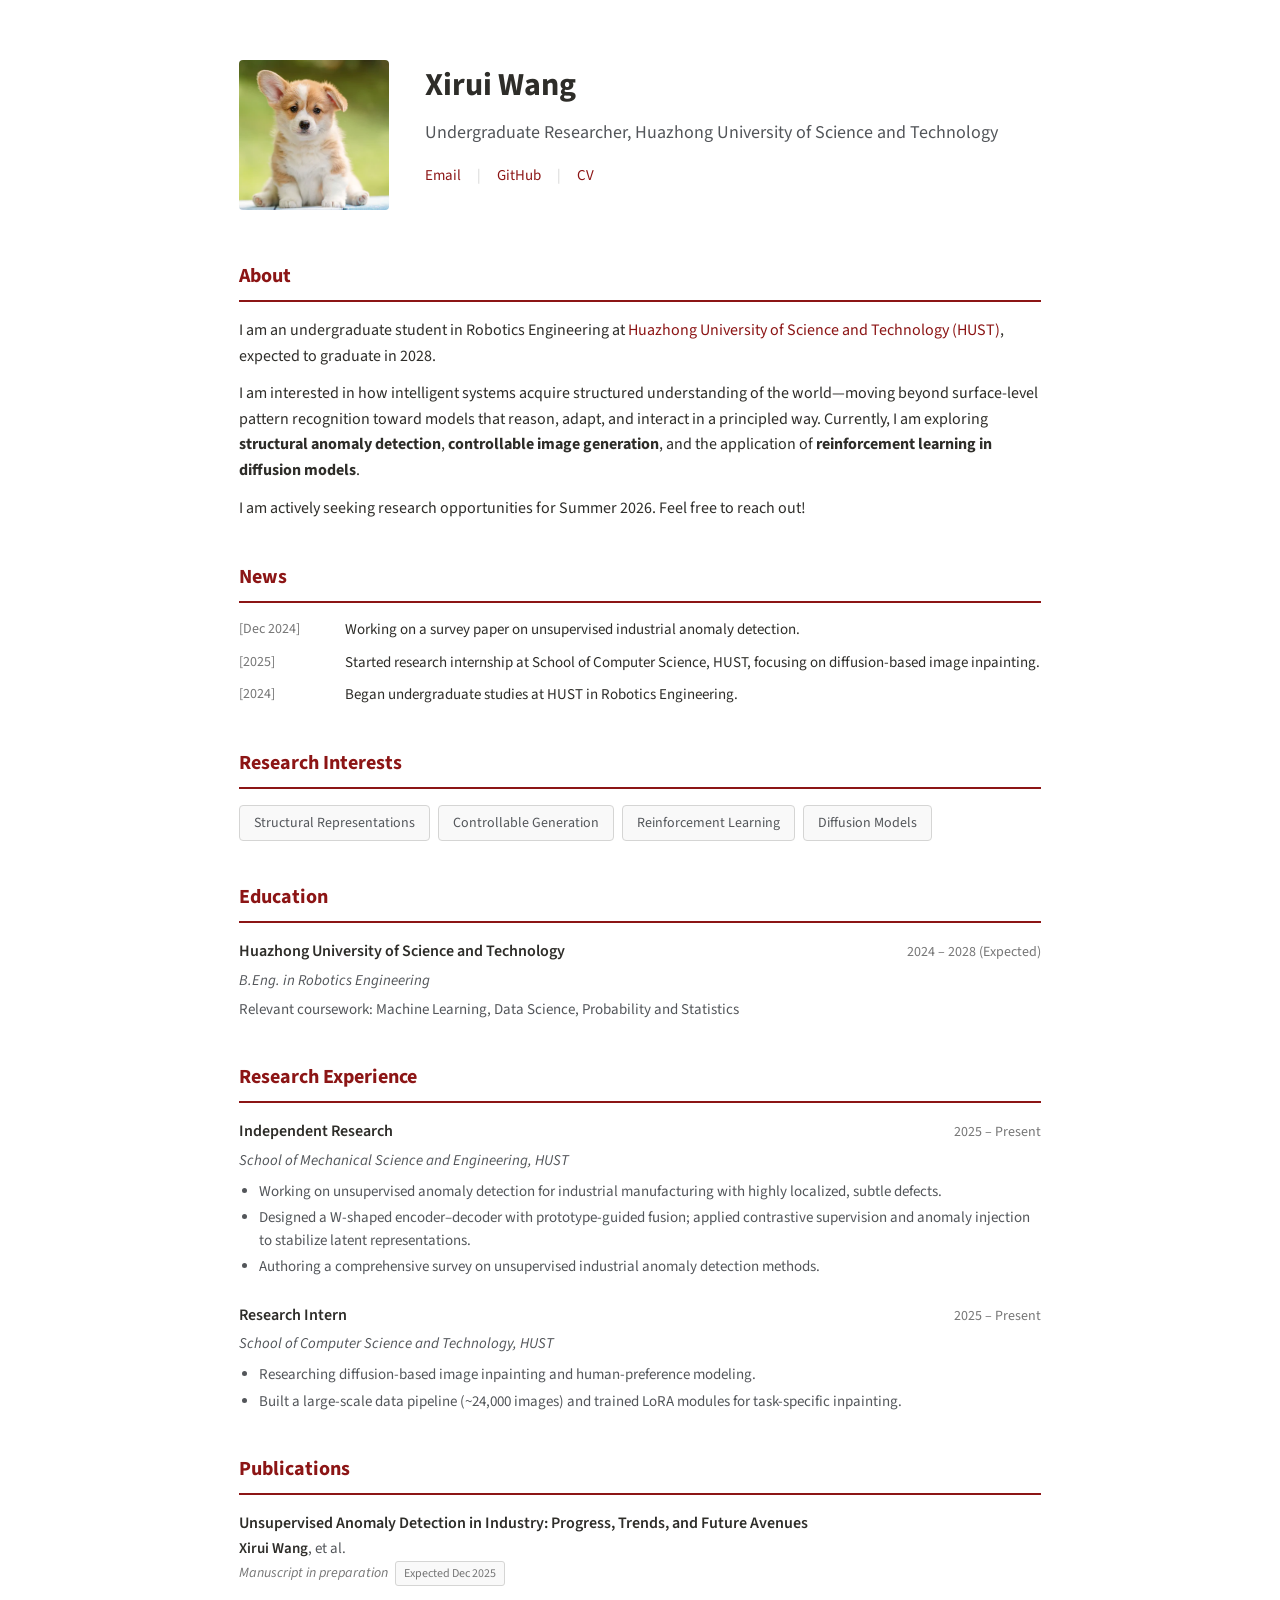
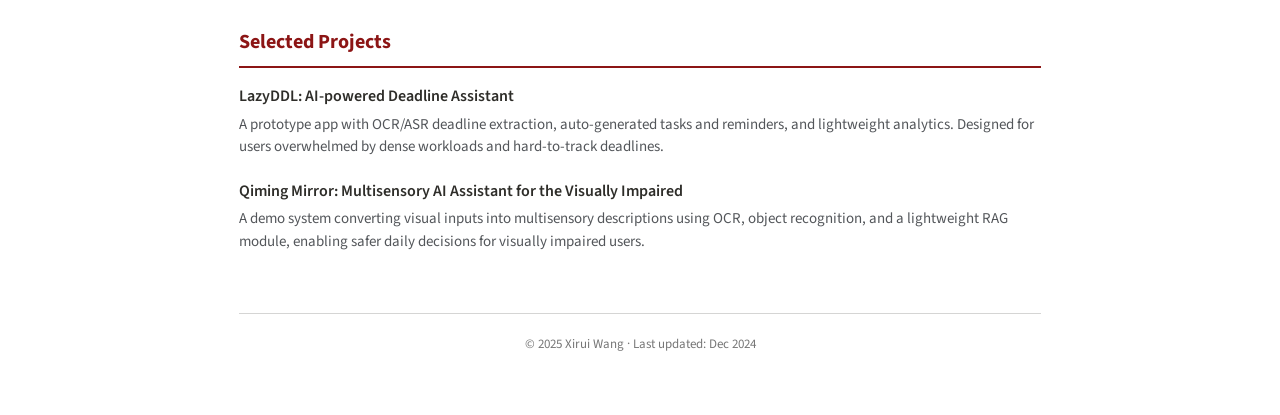
==== index.html @ b2afdc6a "Redesign: Stanford-style academic homepage" ====
<!DOCTYPE html>
<html lang="en">
<head>
    <meta charset="UTF-8">
    <meta name="viewport" content="width=device-width, initial-scale=1.0">
    <title>Xirui Wang | HUST</title>
    
    <!-- SEO Meta Tags -->
    <meta name="description" content="Xirui Wang - Undergraduate researcher at Huazhong University of Science and Technology. Research interests in Computer Vision and Anomaly Detection.">
    <meta name="keywords" content="Xirui Wang, HUST, Computer Vision, Anomaly Detection, Robotics, Machine Learning">
    <meta name="author" content="Xirui Wang">
    <meta name="robots" content="index, follow">
    
    <!-- Open Graph -->
    <meta property="og:title" content="Xirui Wang | HUST">
    <meta property="og:description" content="Undergraduate researcher at Huazhong University of Science and Technology.">
    <meta property="og:url" content="https://wangfans248.github.io">
    <meta property="og:type" content="website">
    
    <!-- Favicon -->
    <link rel="icon" type="image/x-icon" href="images/Designer.ico">
    
    <!-- Fonts -->
    <link rel="preconnect" href="https://fonts.googleapis.com">
    <link rel="preconnect" href="https://fonts.gstatic.com" crossorigin>
    <link href="https://fonts.googleapis.com/css2?family=Source+Sans+3:wght@400;600;700&display=swap" rel="stylesheet">
    
    <style>
        :root {
            --cardinal: #8C1515;
            --cardinal-dark: #6B1111;
            --black: #2E2D29;
            --gray-dark: #53565A;
            --gray: #767676;
            --gray-light: #D5D5D4;
            --bg-light: #F9F9F9;
            --white: #FFFFFF;
        }

        * {
            margin: 0;
            padding: 0;
            box-sizing: border-box;
        }

        body {
            font-family: 'Source Sans 3', -apple-system, BlinkMacSystemFont, sans-serif;
            color: var(--black);
            background-color: var(--white);
            line-height: 1.6;
            font-size: 16px;
        }

        a {
            color: var(--cardinal);
            text-decoration: none;
        }

        a:hover {
            text-decoration: underline;
        }

        /* Layout */
        .container {
            max-width: 850px;
            margin: 0 auto;
            padding: 60px 24px;
        }

        /* Header */
        .header {
            display: flex;
            gap: 36px;
            margin-bottom: 50px;
            align-items: flex-start;
        }

        .profile-photo {
            width: 150px;
            height: 150px;
            border-radius: 4px;
            object-fit: cover;
            flex-shrink: 0;
        }

        .header-info h1 {
            font-size: 32px;
            font-weight: 700;
            color: var(--black);
            margin-bottom: 8px;
        }

        .header-info .subtitle {
            font-size: 18px;
            color: var(--gray-dark);
            margin-bottom: 16px;
        }

        .header-info .contact-links {
            display: flex;
            flex-wrap: wrap;
            gap: 16px;
            font-size: 15px;
        }

        .header-info .contact-links a {
            color: var(--cardinal);
        }

        .header-info .contact-links span {
            color: var(--gray-light);
        }

        /* Sections */
        .section {
            margin-bottom: 40px;
        }

        .section-title {
            font-size: 20px;
            font-weight: 700;
            color: var(--cardinal);
            margin-bottom: 16px;
            padding-bottom: 8px;
            border-bottom: 2px solid var(--cardinal);
        }

        .section-content {
            color: var(--black);
        }

        .section-content p {
            margin-bottom: 12px;
        }

        .section-content p:last-child {
            margin-bottom: 0;
        }

        /* Research Interests */
        .interests-list {
            display: flex;
            flex-wrap: wrap;
            gap: 8px;
        }

        .interest-tag {
            background-color: var(--bg-light);
            border: 1px solid var(--gray-light);
            padding: 6px 14px;
            border-radius: 4px;
            font-size: 14px;
            color: var(--gray-dark);
        }

        /* News */
        .news-list {
            list-style: none;
            padding: 0;
            margin: 0;
        }

        .news-item {
            display: flex;
            gap: 16px;
            margin-bottom: 10px;
            font-size: 15px;
            line-height: 1.5;
        }

        .news-item:last-child {
            margin-bottom: 0;
        }

        .news-date {
            flex-shrink: 0;
            color: var(--gray);
            font-size: 14px;
            min-width: 90px;
        }

        .news-content {
            color: var(--black);
        }

        /* Timeline Items (Education, Experience) */
        .timeline-item {
            margin-bottom: 24px;
            padding-left: 0;
        }

        .timeline-item:last-child {
            margin-bottom: 0;
        }

        .timeline-header {
            display: flex;
            justify-content: space-between;
            align-items: baseline;
            flex-wrap: wrap;
            gap: 8px;
            margin-bottom: 4px;
        }

        .timeline-title {
            font-weight: 600;
            color: var(--black);
            font-size: 16px;
        }

        .timeline-date {
            font-size: 14px;
            color: var(--gray);
        }

        .timeline-subtitle {
            font-size: 15px;
            color: var(--gray-dark);
            font-style: italic;
            margin-bottom: 6px;
        }

        .timeline-desc {
            font-size: 15px;
            color: var(--gray-dark);
            line-height: 1.5;
        }

        .timeline-desc ul {
            margin: 8px 0 0 20px;
        }

        .timeline-desc li {
            margin-bottom: 4px;
        }

        /* Publications */
        .pub-item {
            margin-bottom: 16px;
            padding-left: 0;
        }

        .pub-item:last-child {
            margin-bottom: 0;
        }

        .pub-title {
            font-weight: 600;
            color: var(--black);
        }

        .pub-authors {
            font-size: 15px;
            color: var(--gray-dark);
        }

        .pub-authors .me {
            font-weight: 600;
            color: var(--black);
        }

        .pub-venue {
            font-size: 14px;
            color: var(--gray);
            font-style: italic;
        }

        .pub-status {
            display: inline-block;
            background-color: var(--bg-light);
            border: 1px solid var(--gray-light);
            padding: 2px 8px;
            border-radius: 3px;
            font-size: 12px;
            color: var(--gray);
            font-style: normal;
            margin-left: 4px;
        }

        /* Projects */
        .project-item {
            margin-bottom: 20px;
        }

        .project-item:last-child {
            margin-bottom: 0;
        }

        .project-title {
            font-weight: 600;
            color: var(--black);
            font-size: 16px;
            margin-bottom: 4px;
        }

        .project-desc {
            font-size: 15px;
            color: var(--gray-dark);
            line-height: 1.5;
        }

        /* Footer */
        .footer {
            margin-top: 60px;
            padding-top: 20px;
            border-top: 1px solid var(--gray-light);
            text-align: center;
            font-size: 13px;
            color: var(--gray);
        }

        /* Responsive */
        @media (max-width: 600px) {
            .container {
                padding: 40px 20px;
            }

            .header {
                flex-direction: column;
                align-items: center;
                text-align: center;
                gap: 20px;
            }

            .profile-photo {
                width: 120px;
                height: 120px;
            }

            .header-info h1 {
                font-size: 26px;
            }

            .header-info .contact-links {
                justify-content: center;
                gap: 12px;
            }

            .timeline-header {
                flex-direction: column;
                gap: 2px;
            }

            .section-title {
                font-size: 18px;
            }
        }
    </style>
</head>
<body>
    <div class="container">
        <!-- Header -->
        <header class="header">
            <img src="images/Profile.jpg" alt="Xirui Wang" class="profile-photo">
            <div class="header-info">
                <h1>Xirui Wang</h1>
                <p class="subtitle">Undergraduate Researcher, Huazhong University of Science and Technology</p>
                <div class="contact-links">
                    <a href="mailto:wangfansheng@hust.edu.cn">Email</a>
                    <span>|</span>
                    <a href="https://github.com/wangfans248" target="_blank">GitHub</a>
                    <span>|</span>
                    <a href="cv.pdf" target="_blank">CV</a>
                </div>
            </div>
        </header>

        <!-- About -->
        <section class="section">
            <h2 class="section-title">About</h2>
            <div class="section-content">
                <p>
                    I am an undergraduate student in Robotics Engineering at <a href="https://www.hust.edu.cn/" target="_blank">Huazhong University of Science and Technology (HUST)</a>, expected to graduate in 2028.
                </p>
                <p>
                    I am interested in how intelligent systems acquire structured understanding of the world—moving beyond surface-level pattern recognition toward models that reason, adapt, and interact in a principled way. Currently, I am exploring <strong>structural anomaly detection</strong>, <strong>controllable image generation</strong>, and the application of <strong>reinforcement learning in diffusion models</strong>.
                </p>
                <p>
                    I am actively seeking research opportunities for Summer 2026. Feel free to reach out!
                </p>
            </div>
        </section>

        <!-- News -->
        <section class="section">
            <h2 class="section-title">News</h2>
            <ul class="news-list">
                <li class="news-item">
                    <span class="news-date">[Dec 2024]</span>
                    <span class="news-content">Working on a survey paper on unsupervised industrial anomaly detection.</span>
                </li>
                <li class="news-item">
                    <span class="news-date">[2025]</span>
                    <span class="news-content">Started research internship at School of Computer Science, HUST, focusing on diffusion-based image inpainting.</span>
                </li>
                <li class="news-item">
                    <span class="news-date">[2024]</span>
                    <span class="news-content">Began undergraduate studies at HUST in Robotics Engineering.</span>
                </li>
            </ul>
        </section>

        <!-- Research Interests -->
        <section class="section">
            <h2 class="section-title">Research Interests</h2>
            <div class="interests-list">
                <span class="interest-tag">Structural Representations</span>
                <span class="interest-tag">Controllable Generation</span>
                <span class="interest-tag">Reinforcement Learning</span>
                <span class="interest-tag">Diffusion Models</span>
            </div>
        </section>

        <!-- Education -->
        <section class="section">
            <h2 class="section-title">Education</h2>
            <div class="timeline-item">
                <div class="timeline-header">
                    <span class="timeline-title">Huazhong University of Science and Technology</span>
                    <span class="timeline-date">2024 – 2028 (Expected)</span>
                </div>
                <div class="timeline-subtitle">B.Eng. in Robotics Engineering</div>
                <div class="timeline-desc">
                    Relevant coursework: Machine Learning, Data Science, Probability and Statistics
                </div>
            </div>
        </section>

        <!-- Research Experience -->
        <section class="section">
            <h2 class="section-title">Research Experience</h2>
            
            <div class="timeline-item">
                <div class="timeline-header">
                    <span class="timeline-title">Independent Research</span>
                    <span class="timeline-date">2025 – Present</span>
                </div>
                <div class="timeline-subtitle">School of Mechanical Science and Engineering, HUST</div>
                <div class="timeline-desc">
                    <ul>
                        <li>Working on unsupervised anomaly detection for industrial manufacturing with highly localized, subtle defects.</li>
                        <li>Designed a W-shaped encoder–decoder with prototype-guided fusion; applied contrastive supervision and anomaly injection to stabilize latent representations.</li>
                        <li>Authoring a comprehensive survey on unsupervised industrial anomaly detection methods.</li>
                    </ul>
                </div>
            </div>

            <div class="timeline-item">
                <div class="timeline-header">
                    <span class="timeline-title">Research Intern</span>
                    <span class="timeline-date">2025 – Present</span>
                </div>
                <div class="timeline-subtitle">School of Computer Science and Technology, HUST</div>
                <div class="timeline-desc">
                    <ul>
                        <li>Researching diffusion-based image inpainting and human-preference modeling.</li>
                        <li>Built a large-scale data pipeline (~24,000 images) and trained LoRA modules for task-specific inpainting.</li>
                    </ul>
                </div>
            </div>
        </section>

        <!-- Publications -->
        <section class="section">
            <h2 class="section-title">Publications</h2>
            <div class="pub-item">
                <div class="pub-title">Unsupervised Anomaly Detection in Industry: Progress, Trends, and Future Avenues</div>
                <div class="pub-authors"><span class="me">Xirui Wang</span>, et al.</div>
                <div class="pub-venue">Manuscript in preparation <span class="pub-status">Expected Dec 2025</span></div>
            </div>
        </section>

        <!-- Projects -->
        <section class="section">
            <h2 class="section-title">Selected Projects</h2>
            
            <div class="project-item">
                <div class="project-title">LazyDDL: AI-powered Deadline Assistant</div>
                <div class="project-desc">
                    A prototype app with OCR/ASR deadline extraction, auto-generated tasks and reminders, and lightweight analytics. Designed for users overwhelmed by dense workloads and hard-to-track deadlines.
                </div>
            </div>

            <div class="project-item">
                <div class="project-title">Qiming Mirror: Multisensory AI Assistant for the Visually Impaired</div>
                <div class="project-desc">
                    A demo system converting visual inputs into multisensory descriptions using OCR, object recognition, and a lightweight RAG module, enabling safer daily decisions for visually impaired users.
                </div>
            </div>
        </section>

        <!-- Footer -->
        <footer class="footer">
            <p>© 2025 Xirui Wang · Last updated: Dec 2024</p>
        </footer>
    </div>
</body>
</html>
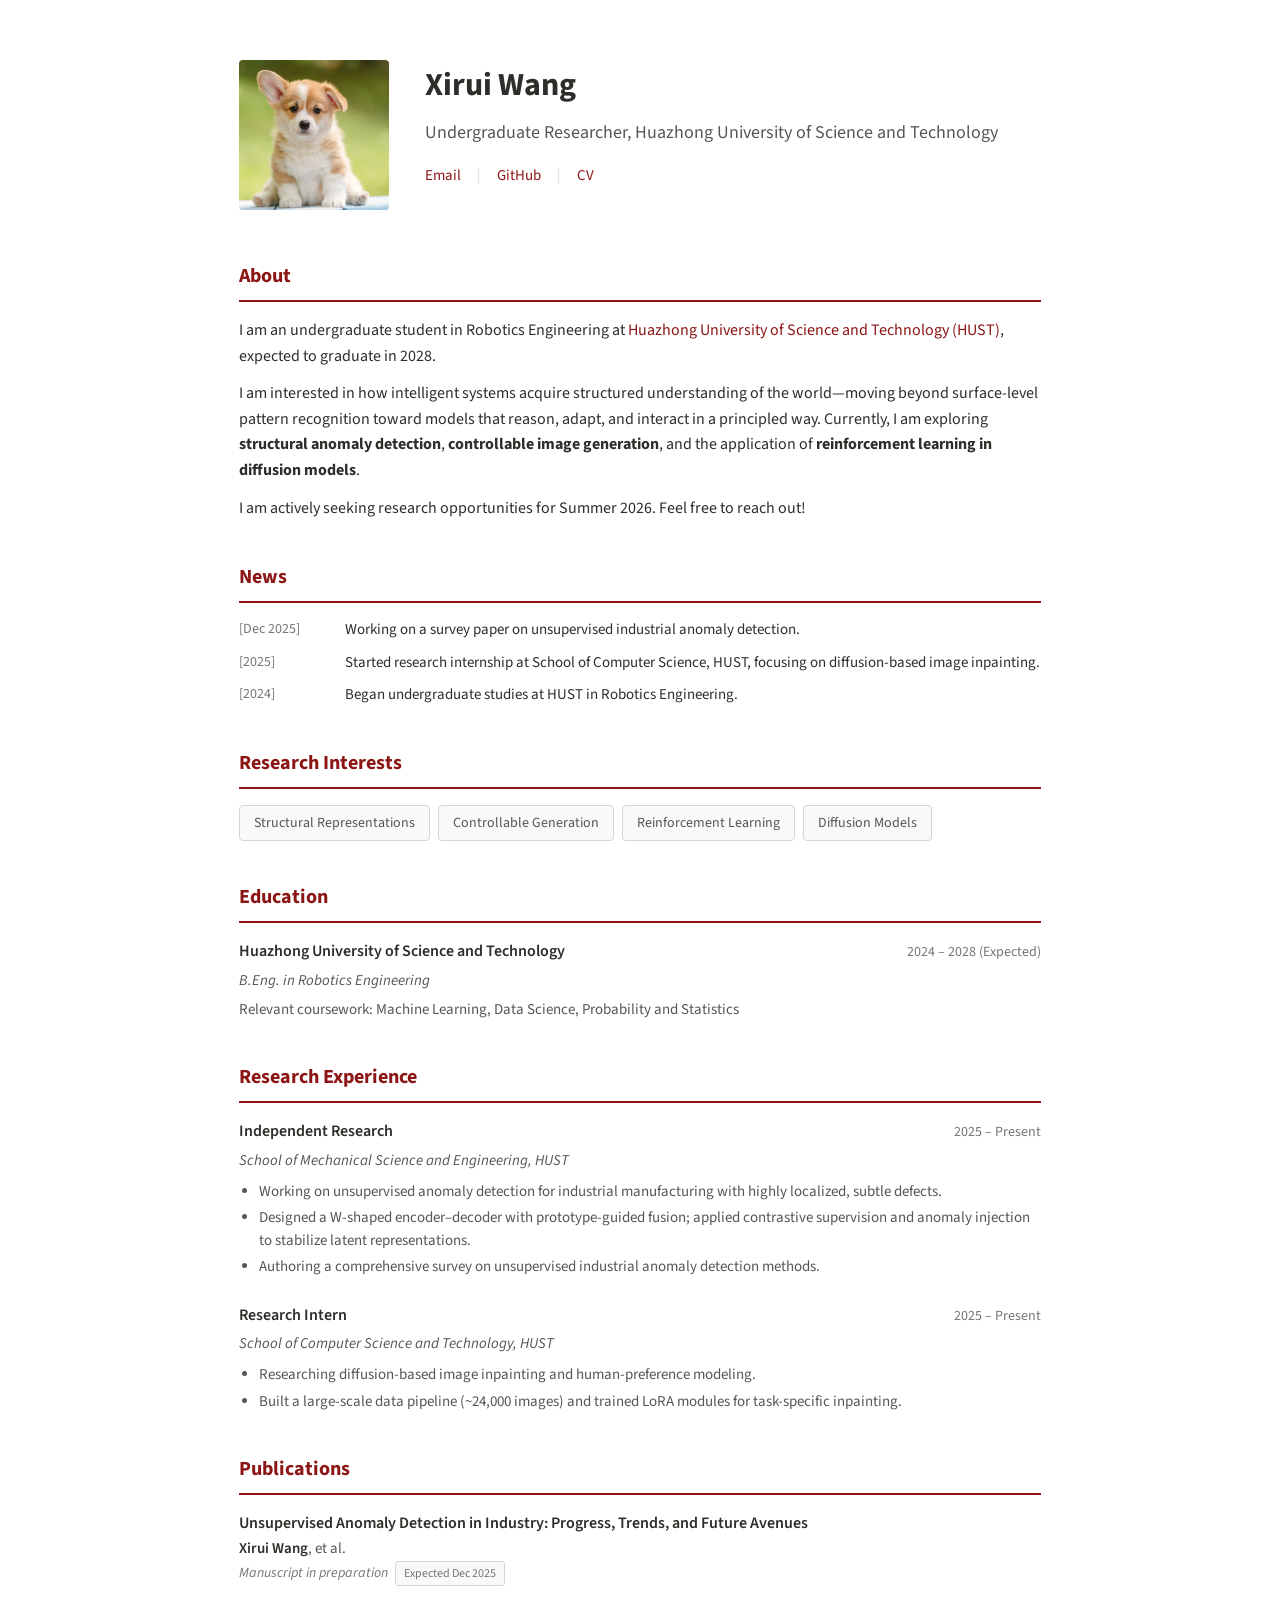
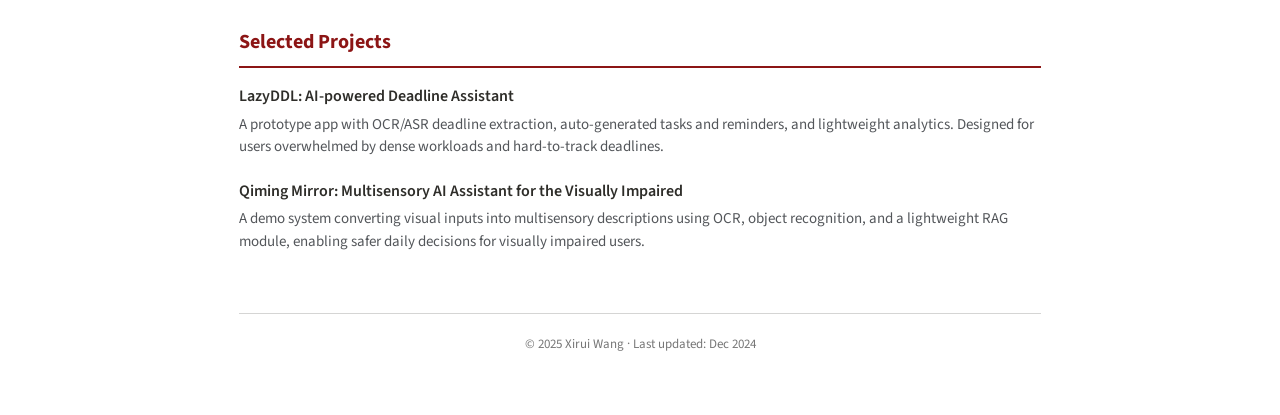
==== commit e9f3c48b: "Update news date from Dec 2024 to Dec 2025" ====
--- a/index.html
+++ b/index.html
@@ -386,7 +386,7 @@
             <h2 class="section-title">News</h2>
             <ul class="news-list">
                 <li class="news-item">
-                    <span class="news-date">[Dec 2024]</span>
+                    <span class="news-date">[Dec 2025]</span>
                     <span class="news-content">Working on a survey paper on unsupervised industrial anomaly detection.</span>
                 </li>
                 <li class="news-item">
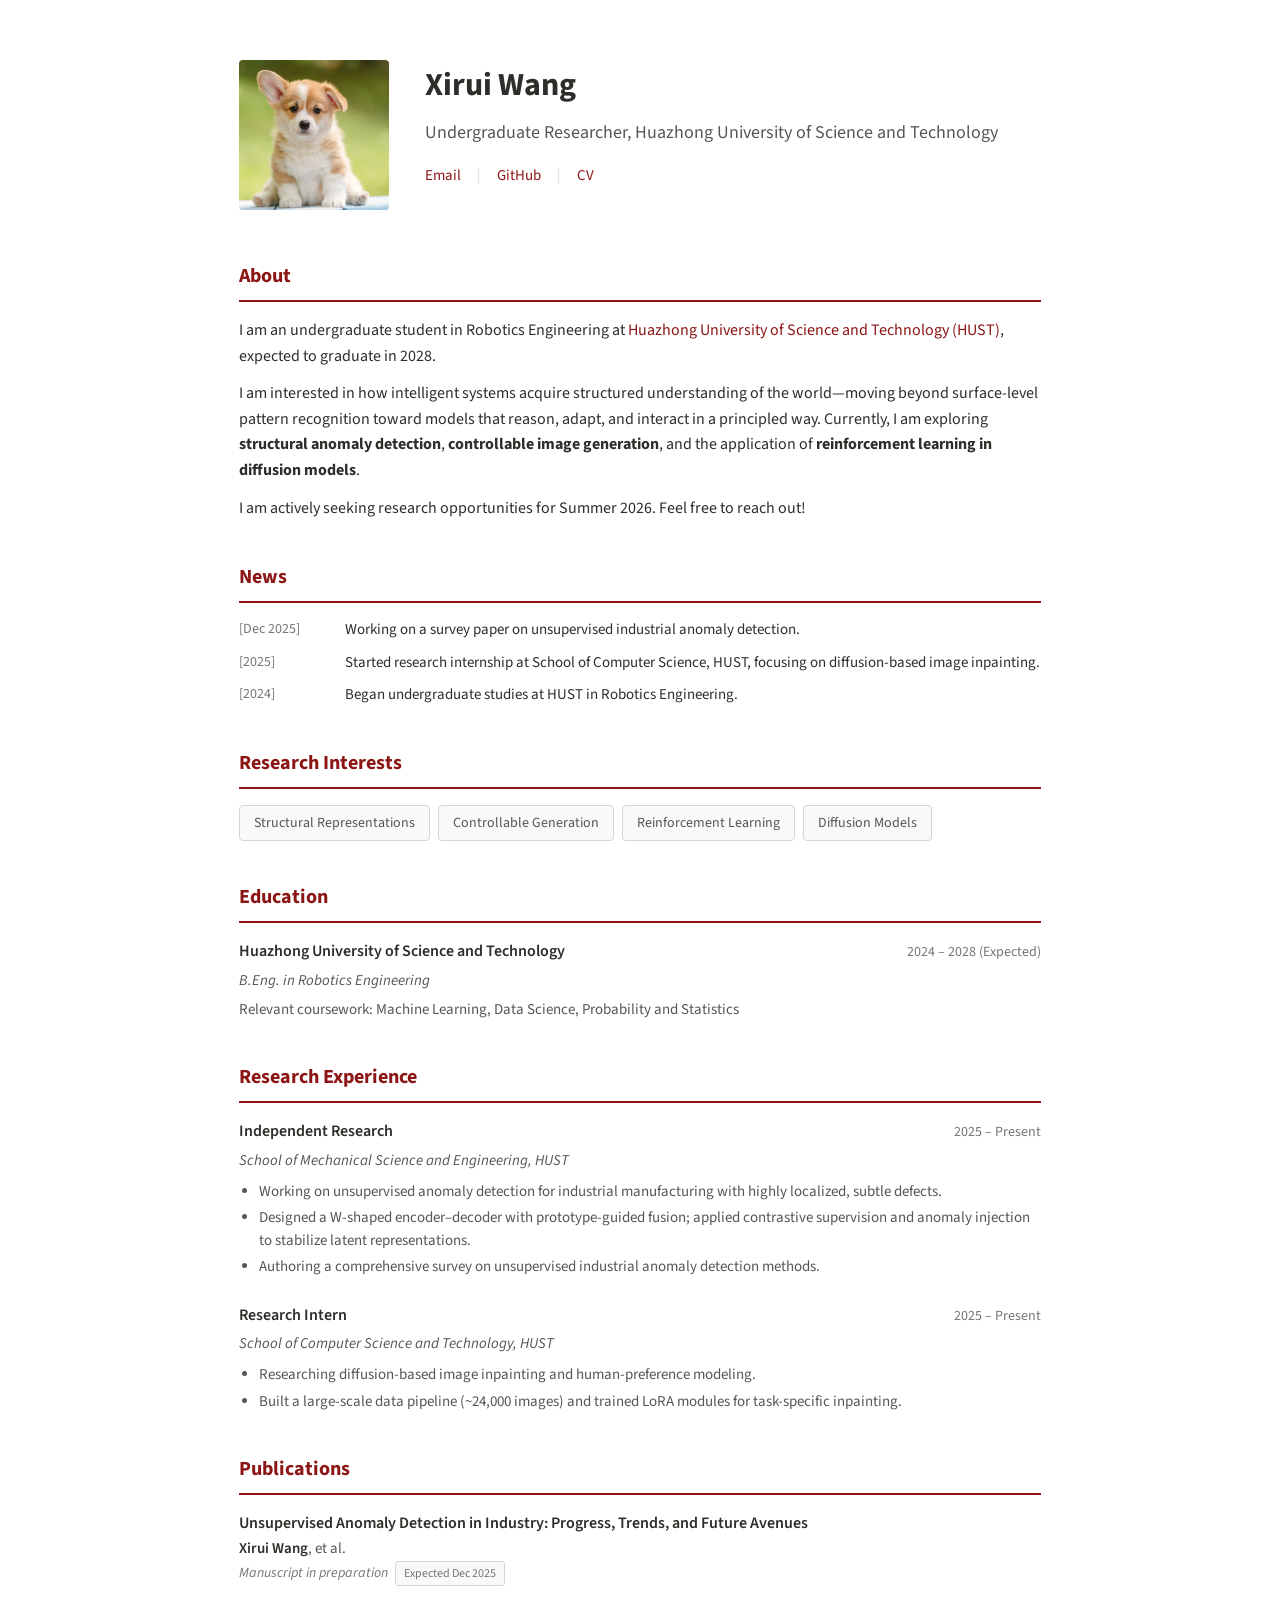
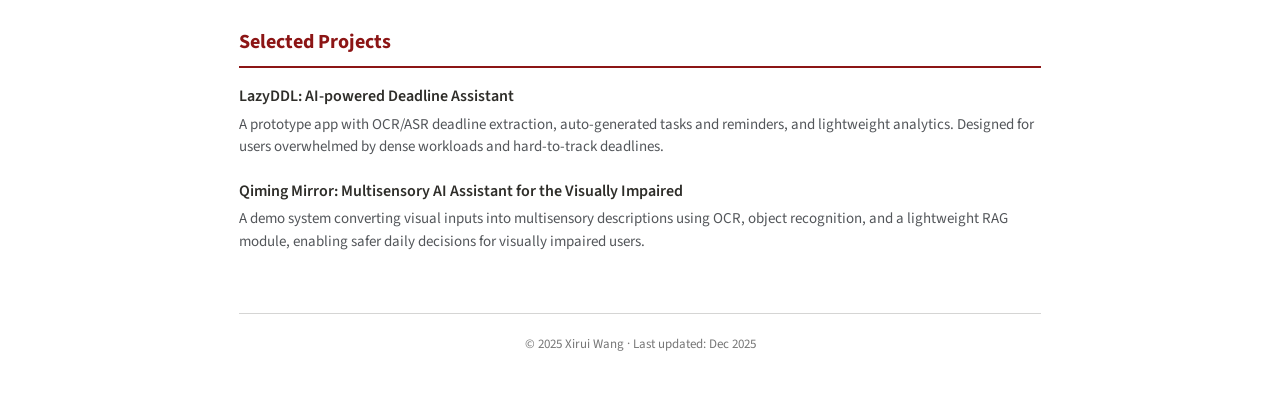
==== commit 4f3fecdf: "Update footer last updated year to 2025" ====
--- a/index.html
+++ b/index.html
@@ -491,7 +491,7 @@
 
         <!-- Footer -->
         <footer class="footer">
-            <p>© 2025 Xirui Wang · Last updated: Dec 2024</p>
+            <p>© 2025 Xirui Wang · Last updated: Dec 2025</p>
         </footer>
     </div>
 </body>
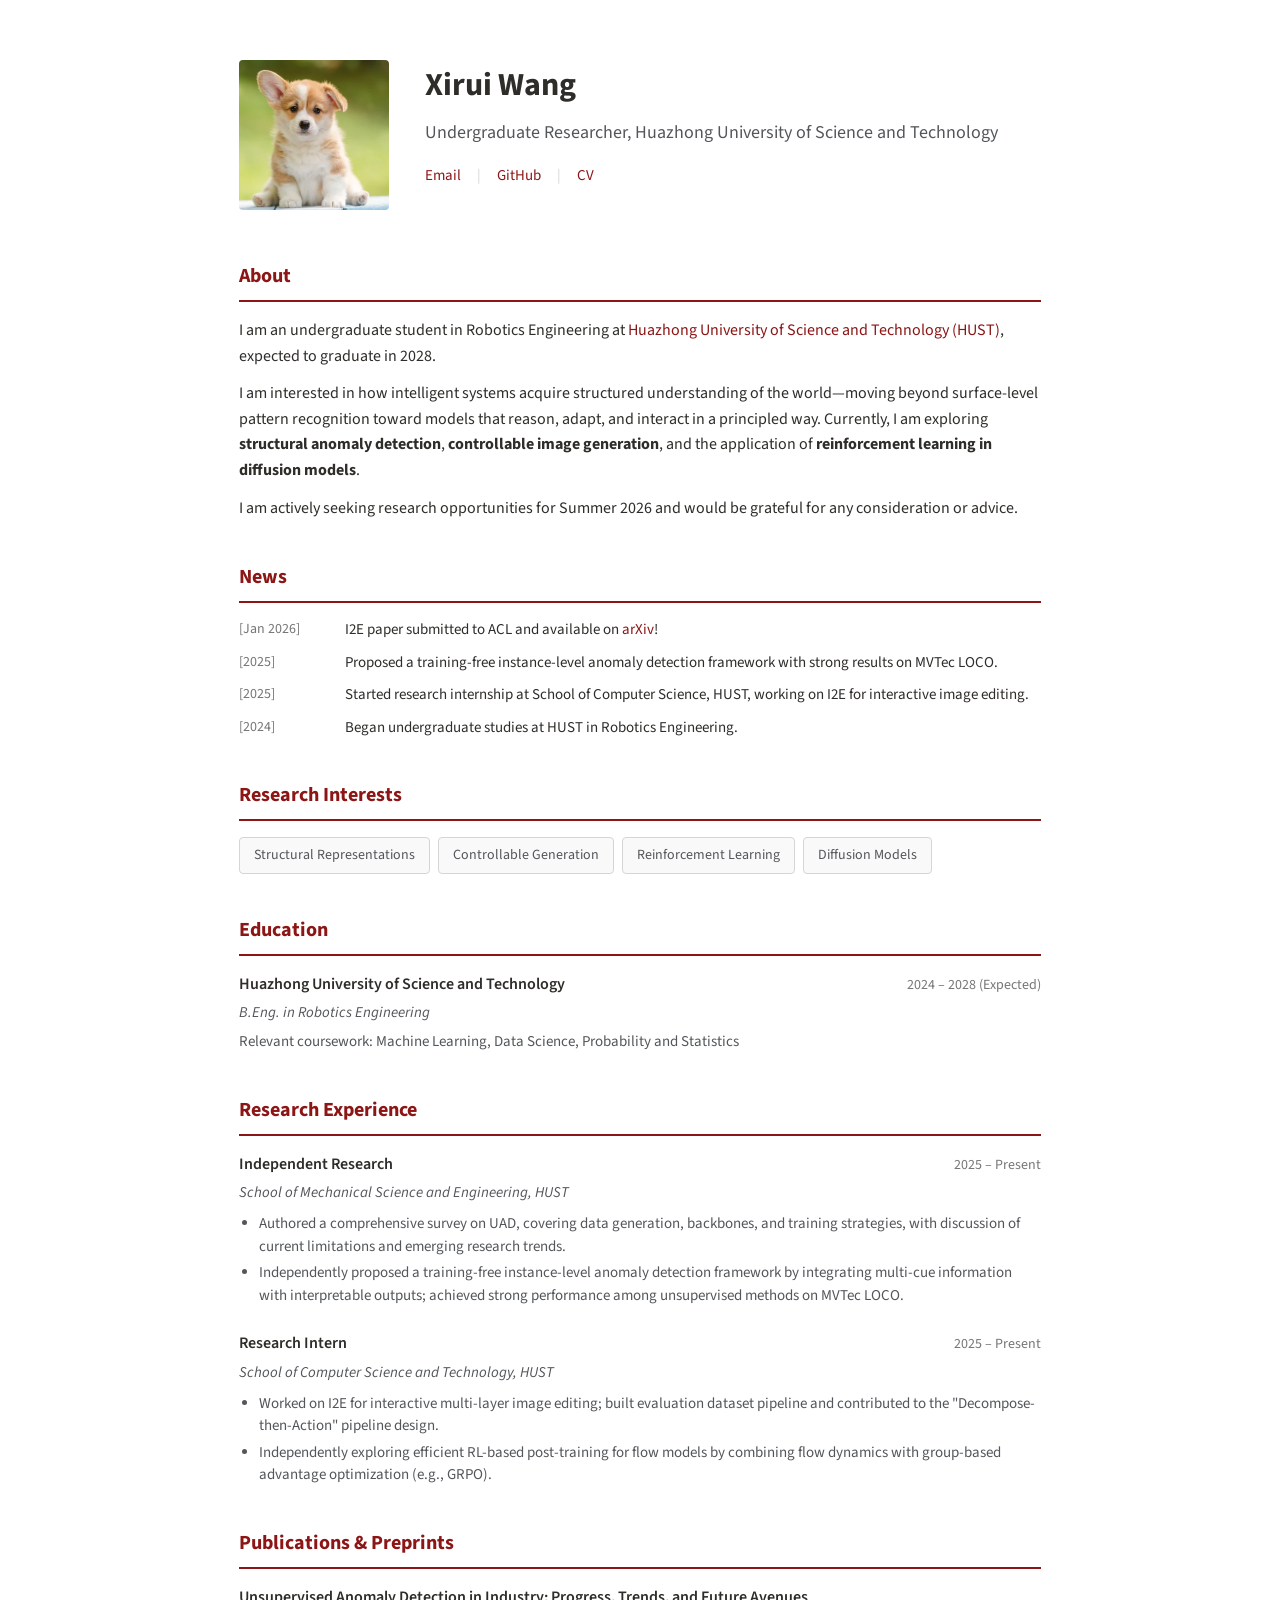
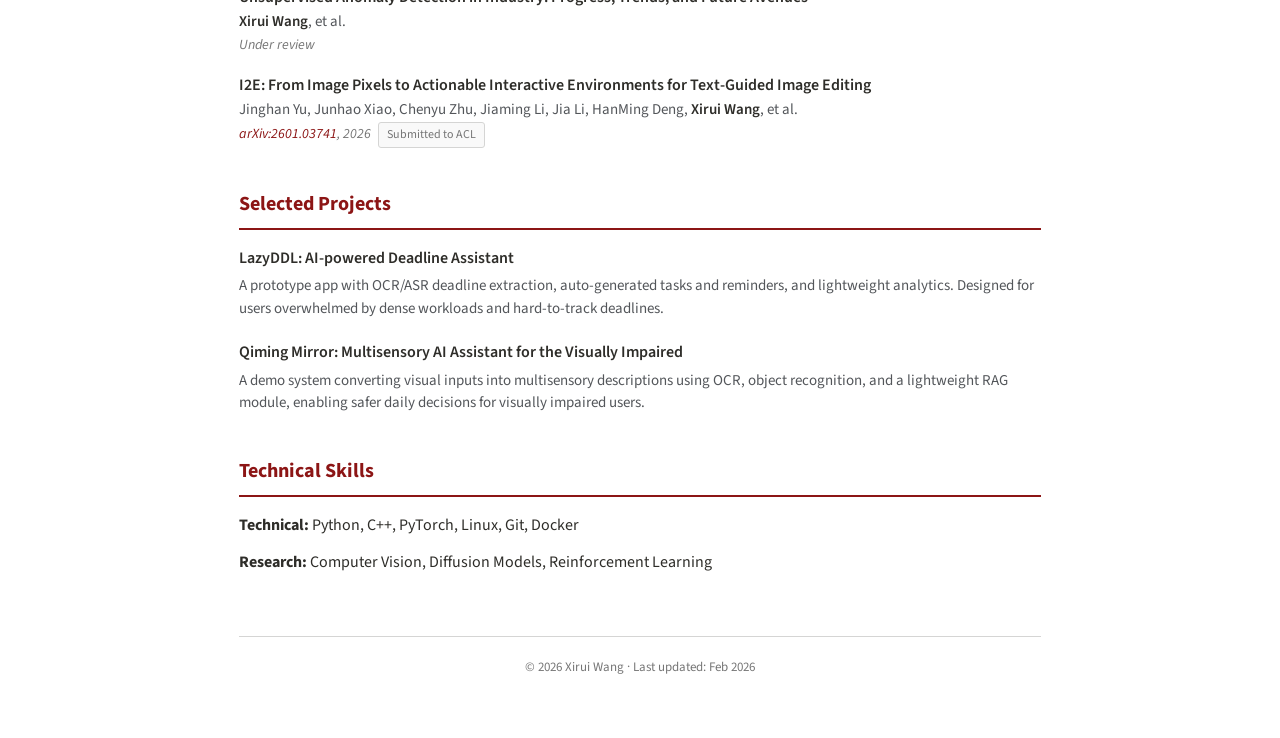
==== commit 262ed123: "Update website content based on new CV - Feb 2026 - Updated Research Experience with UAD survey and " ====
--- a/index.html
+++ b/index.html
@@ -1,6 +1,15 @@
 <!DOCTYPE html>
 <html lang="en">
 <head>
+    <!-- Google tag (gtag.js) -->
+<script async src="https://www.googletagmanager.com/gtag/js?id=G-FGR7PJWGKC"></script>
+<script>
+  window.dataLayer = window.dataLayer || [];
+  function gtag(){dataLayer.push(arguments);}
+  gtag('js', new Date());
+
+  gtag('config', 'G-FGR7PJWGKC');
+</script>
     <meta charset="UTF-8">
     <meta name="viewport" content="width=device-width, initial-scale=1.0">
     <title>Xirui Wang | HUST</title>
@@ -376,7 +385,7 @@
                     I am interested in how intelligent systems acquire structured understanding of the world—moving beyond surface-level pattern recognition toward models that reason, adapt, and interact in a principled way. Currently, I am exploring <strong>structural anomaly detection</strong>, <strong>controllable image generation</strong>, and the application of <strong>reinforcement learning in diffusion models</strong>.
                 </p>
                 <p>
-                    I am actively seeking research opportunities for Summer 2026. Feel free to reach out!
+                    I am actively seeking research opportunities for Summer 2026 and would be grateful for any consideration or advice.
                 </p>
             </div>
         </section>
@@ -386,12 +395,16 @@
             <h2 class="section-title">News</h2>
             <ul class="news-list">
                 <li class="news-item">
-                    <span class="news-date">[Dec 2025]</span>
-                    <span class="news-content">Working on a survey paper on unsupervised industrial anomaly detection.</span>
+                    <span class="news-date">[Jan 2026]</span>
+                    <span class="news-content">I2E paper submitted to ACL and available on <a href="https://arxiv.org/abs/2601.03741" target="_blank">arXiv</a>!</span>
                 </li>
                 <li class="news-item">
                     <span class="news-date">[2025]</span>
-                    <span class="news-content">Started research internship at School of Computer Science, HUST, focusing on diffusion-based image inpainting.</span>
+                    <span class="news-content">Proposed a training-free instance-level anomaly detection framework with strong results on MVTec LOCO.</span>
+                </li>
+                <li class="news-item">
+                    <span class="news-date">[2025]</span>
+                    <span class="news-content">Started research internship at School of Computer Science, HUST, working on I2E for interactive image editing.</span>
                 </li>
                 <li class="news-item">
                     <span class="news-date">[2024]</span>
@@ -438,9 +451,8 @@
                 <div class="timeline-subtitle">School of Mechanical Science and Engineering, HUST</div>
                 <div class="timeline-desc">
                     <ul>
-                        <li>Working on unsupervised anomaly detection for industrial manufacturing with highly localized, subtle defects.</li>
-                        <li>Designed a W-shaped encoder–decoder with prototype-guided fusion; applied contrastive supervision and anomaly injection to stabilize latent representations.</li>
-                        <li>Authoring a comprehensive survey on unsupervised industrial anomaly detection methods.</li>
+                        <li>Authored a comprehensive survey on UAD, covering data generation, backbones, and training strategies, with discussion of current limitations and emerging research trends.</li>
+                        <li>Independently proposed a training-free instance-level anomaly detection framework by integrating multi-cue information with interpretable outputs; achieved strong performance among unsupervised methods on MVTec LOCO.</li>
                     </ul>
                 </div>
             </div>
@@ -453,8 +465,8 @@
                 <div class="timeline-subtitle">School of Computer Science and Technology, HUST</div>
                 <div class="timeline-desc">
                     <ul>
-                        <li>Researching diffusion-based image inpainting and human-preference modeling.</li>
-                        <li>Built a large-scale data pipeline (~24,000 images) and trained LoRA modules for task-specific inpainting.</li>
+                        <li>Worked on I2E for interactive multi-layer image editing; built evaluation dataset pipeline and contributed to the "Decompose-then-Action" pipeline design.</li>
+                        <li>Independently exploring efficient RL-based post-training for flow models by combining flow dynamics with group-based advantage optimization (e.g., GRPO).</li>
                     </ul>
                 </div>
             </div>
@@ -462,11 +474,16 @@
 
         <!-- Publications -->
         <section class="section">
-            <h2 class="section-title">Publications</h2>
+            <h2 class="section-title">Publications & Preprints</h2>
             <div class="pub-item">
                 <div class="pub-title">Unsupervised Anomaly Detection in Industry: Progress, Trends, and Future Avenues</div>
                 <div class="pub-authors"><span class="me">Xirui Wang</span>, et al.</div>
-                <div class="pub-venue">Manuscript in preparation <span class="pub-status">Expected Dec 2025</span></div>
+                <div class="pub-venue">Under review</div>
+            </div>
+            <div class="pub-item">
+                <div class="pub-title">I2E: From Image Pixels to Actionable Interactive Environments for Text-Guided Image Editing</div>
+                <div class="pub-authors">Jinghan Yu, Junhao Xiao, Chenyu Zhu, Jiaming Li, Jia Li, HanMing Deng, <span class="me">Xirui Wang</span>, et al.</div>
+                <div class="pub-venue"><a href="https://arxiv.org/abs/2601.03741" target="_blank">arXiv:2601.03741</a>, 2026 <span class="pub-status">Submitted to ACL</span></div>
             </div>
         </section>
 
@@ -489,9 +506,18 @@
             </div>
         </section>
 
+        <!-- Technical Skills -->
+        <section class="section">
+            <h2 class="section-title">Technical Skills</h2>
+            <div class="section-content">
+                <p><strong>Technical:</strong> Python, C++, PyTorch, Linux, Git, Docker</p>
+                <p><strong>Research:</strong> Computer Vision, Diffusion Models, Reinforcement Learning</p>
+            </div>
+        </section>
+
         <!-- Footer -->
         <footer class="footer">
-            <p>© 2025 Xirui Wang · Last updated: Dec 2025</p>
+            <p>© 2026 Xirui Wang · Last updated: Feb 2026</p>
         </footer>
     </div>
 </body>
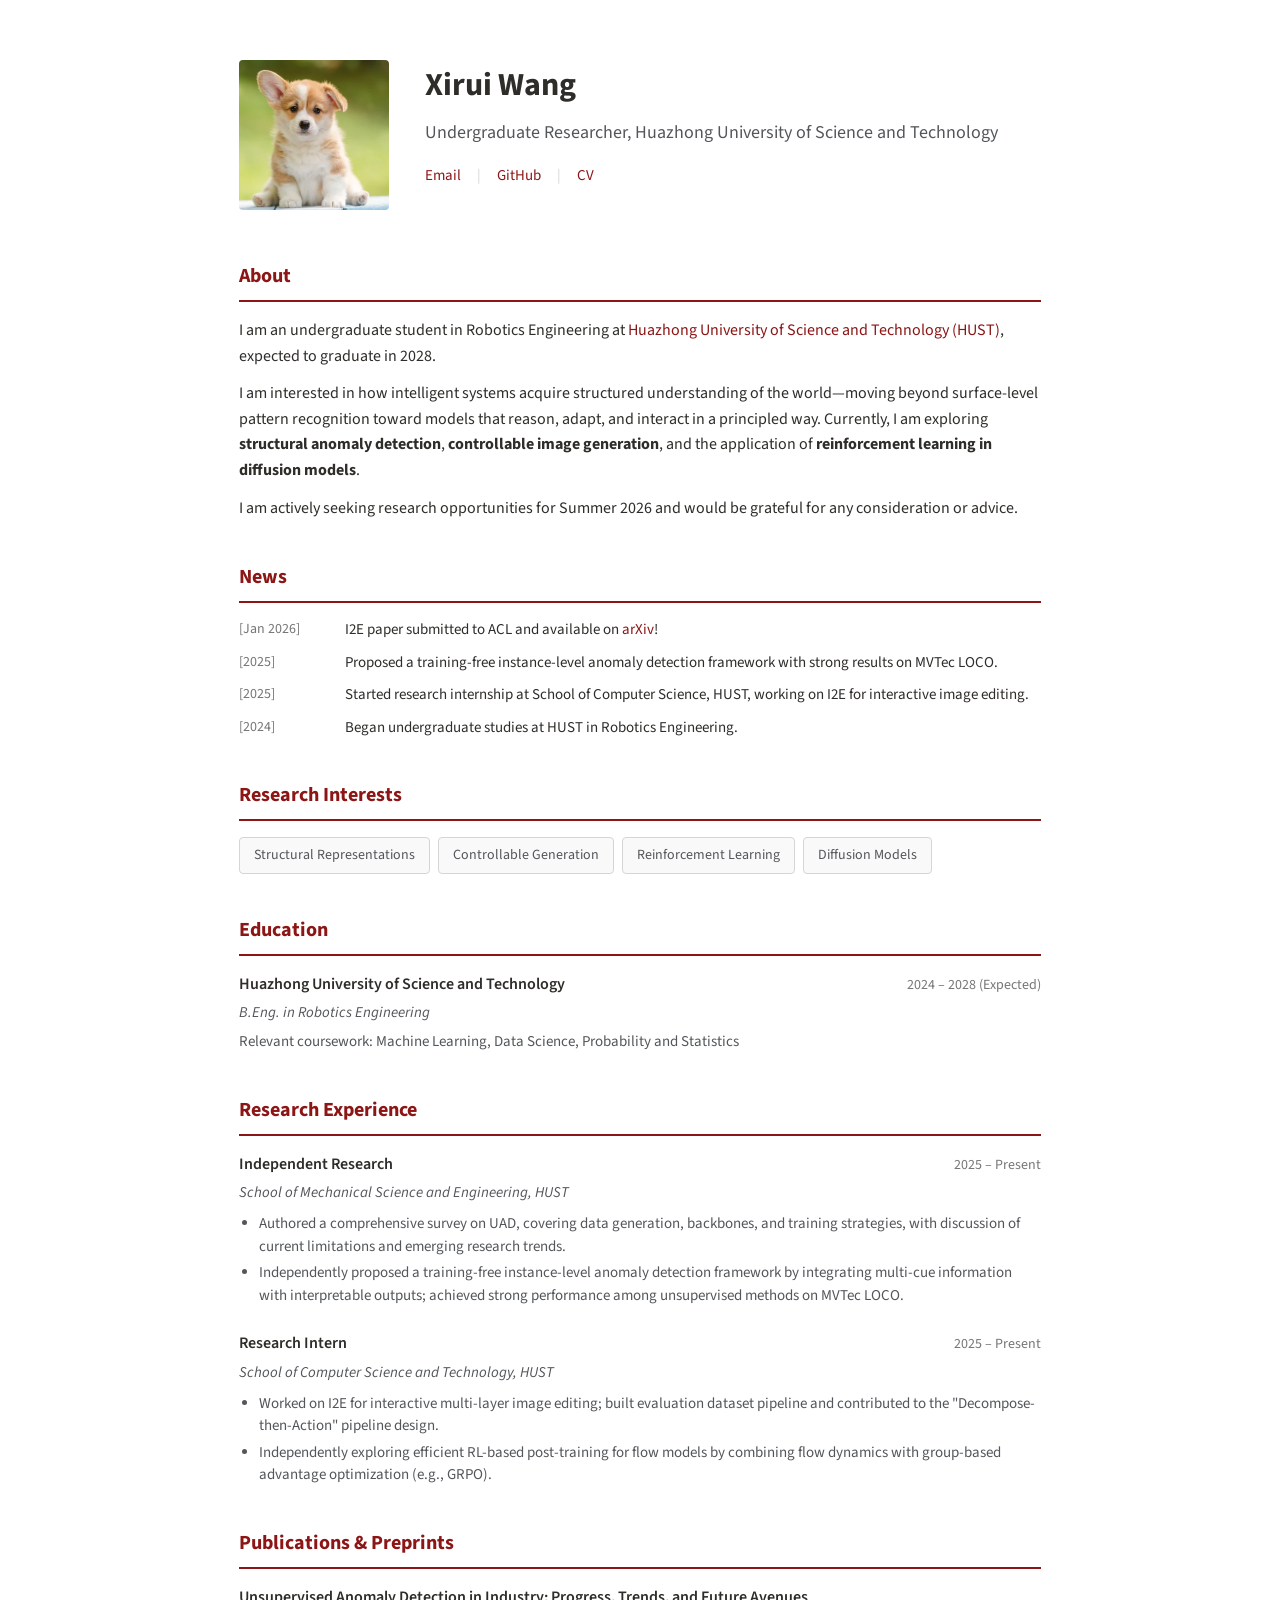
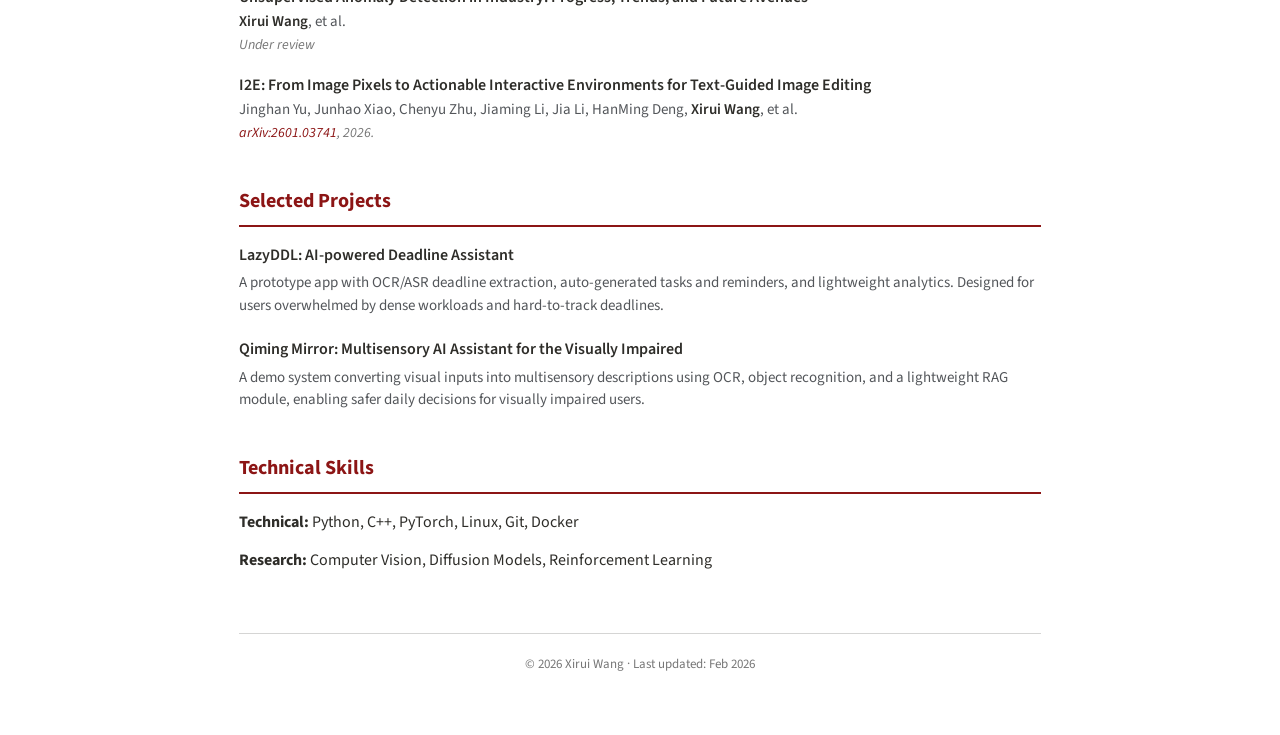
==== commit ddfe2bc8: "Fix publication venue line in index.html Updated publication venue formatting." ====
--- a/index.html
+++ b/index.html
@@ -483,7 +483,7 @@
             <div class="pub-item">
                 <div class="pub-title">I2E: From Image Pixels to Actionable Interactive Environments for Text-Guided Image Editing</div>
                 <div class="pub-authors">Jinghan Yu, Junhao Xiao, Chenyu Zhu, Jiaming Li, Jia Li, HanMing Deng, <span class="me">Xirui Wang</span>, et al.</div>
-                <div class="pub-venue"><a href="https://arxiv.org/abs/2601.03741" target="_blank">arXiv:2601.03741</a>, 2026 <span class="pub-status">Submitted to ACL</span></div>
+                <div class="pub-venue"><a href="https://arxiv.org/abs/2601.03741" target="_blank">arXiv:2601.03741</a>, 2026.
             </div>
         </section>
 
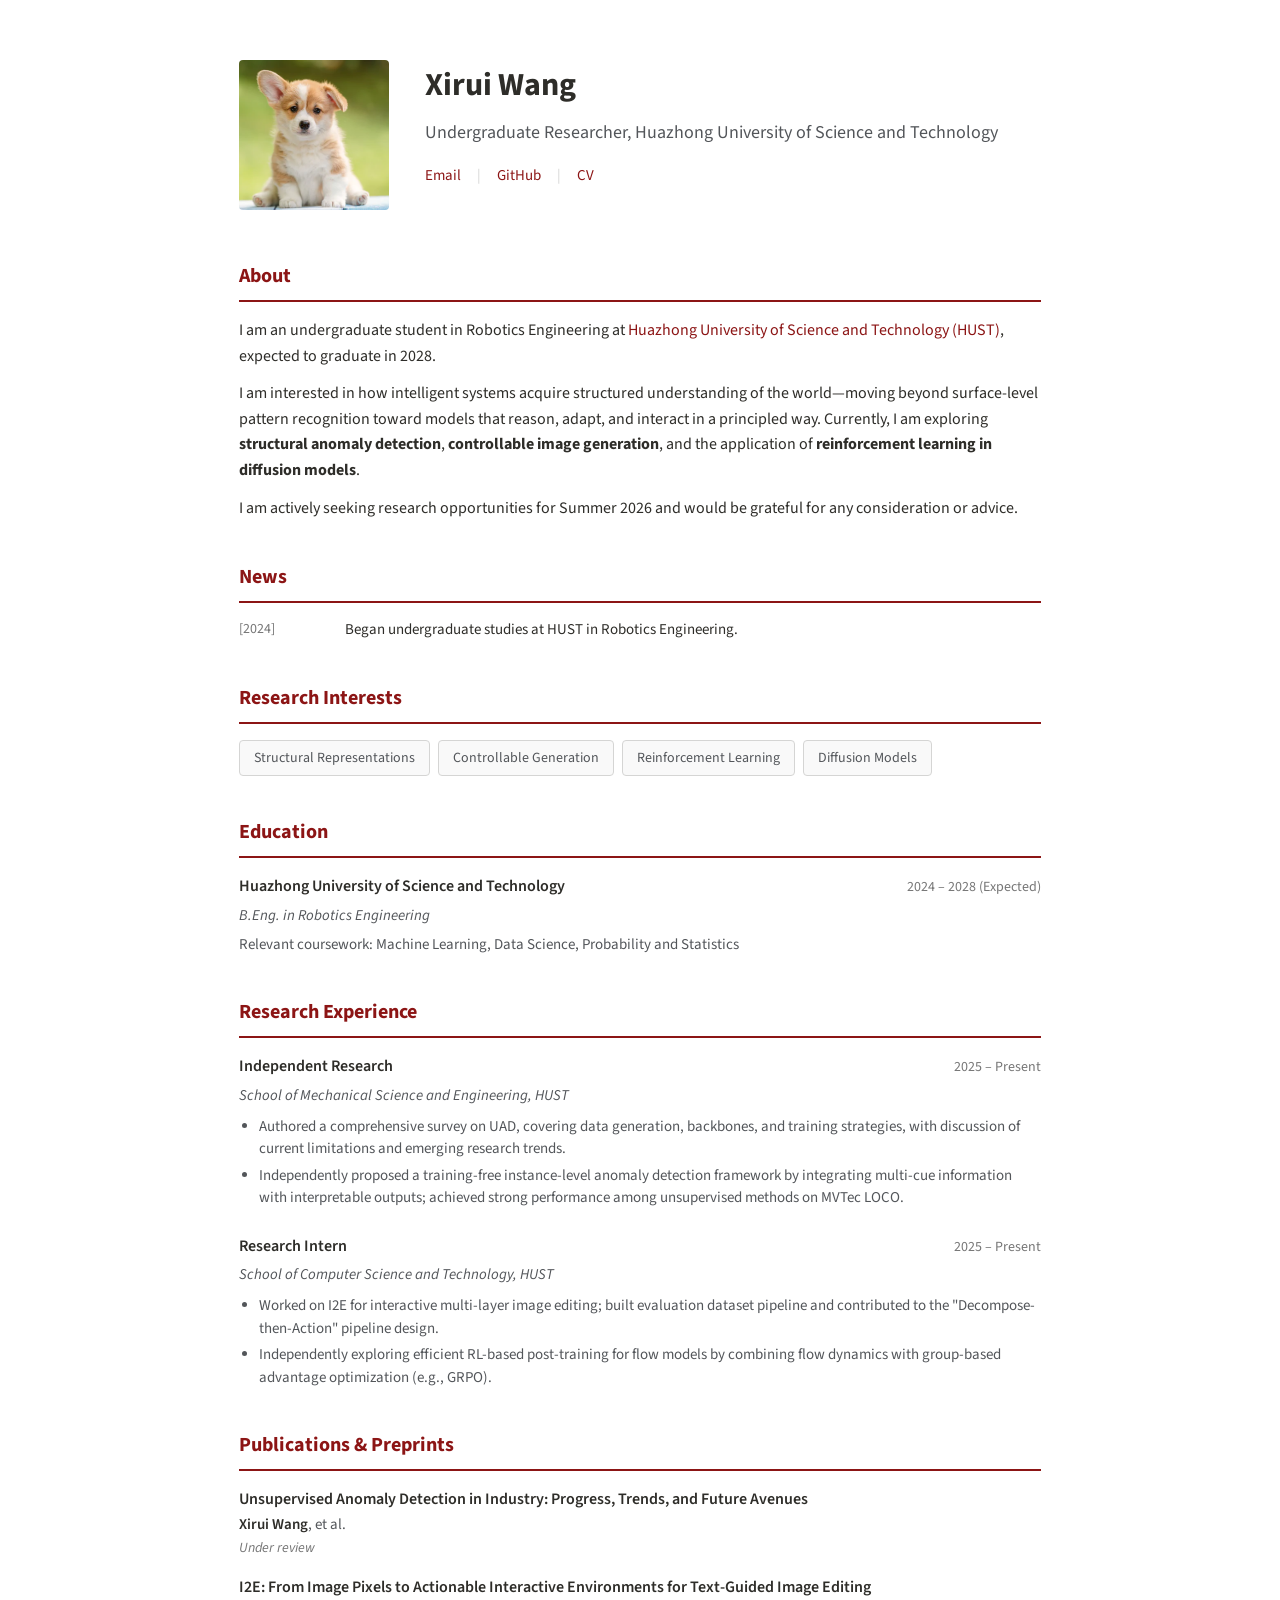
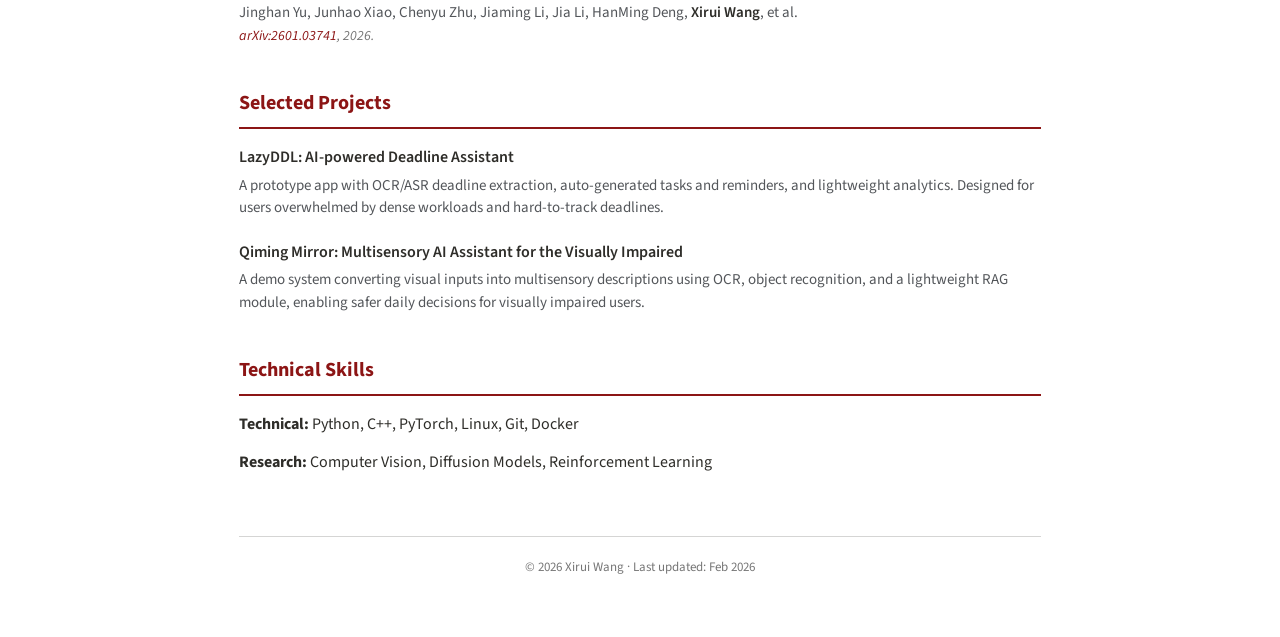
==== commit 879f794b: "Remove old news items from index.html Removed outdated news items from the news section." ====
--- a/index.html
+++ b/index.html
@@ -395,18 +395,6 @@
             <h2 class="section-title">News</h2>
             <ul class="news-list">
                 <li class="news-item">
-                    <span class="news-date">[Jan 2026]</span>
-                    <span class="news-content">I2E paper submitted to ACL and available on <a href="https://arxiv.org/abs/2601.03741" target="_blank">arXiv</a>!</span>
-                </li>
-                <li class="news-item">
-                    <span class="news-date">[2025]</span>
-                    <span class="news-content">Proposed a training-free instance-level anomaly detection framework with strong results on MVTec LOCO.</span>
-                </li>
-                <li class="news-item">
-                    <span class="news-date">[2025]</span>
-                    <span class="news-content">Started research internship at School of Computer Science, HUST, working on I2E for interactive image editing.</span>
-                </li>
-                <li class="news-item">
                     <span class="news-date">[2024]</span>
                     <span class="news-content">Began undergraduate studies at HUST in Robotics Engineering.</span>
                 </li>
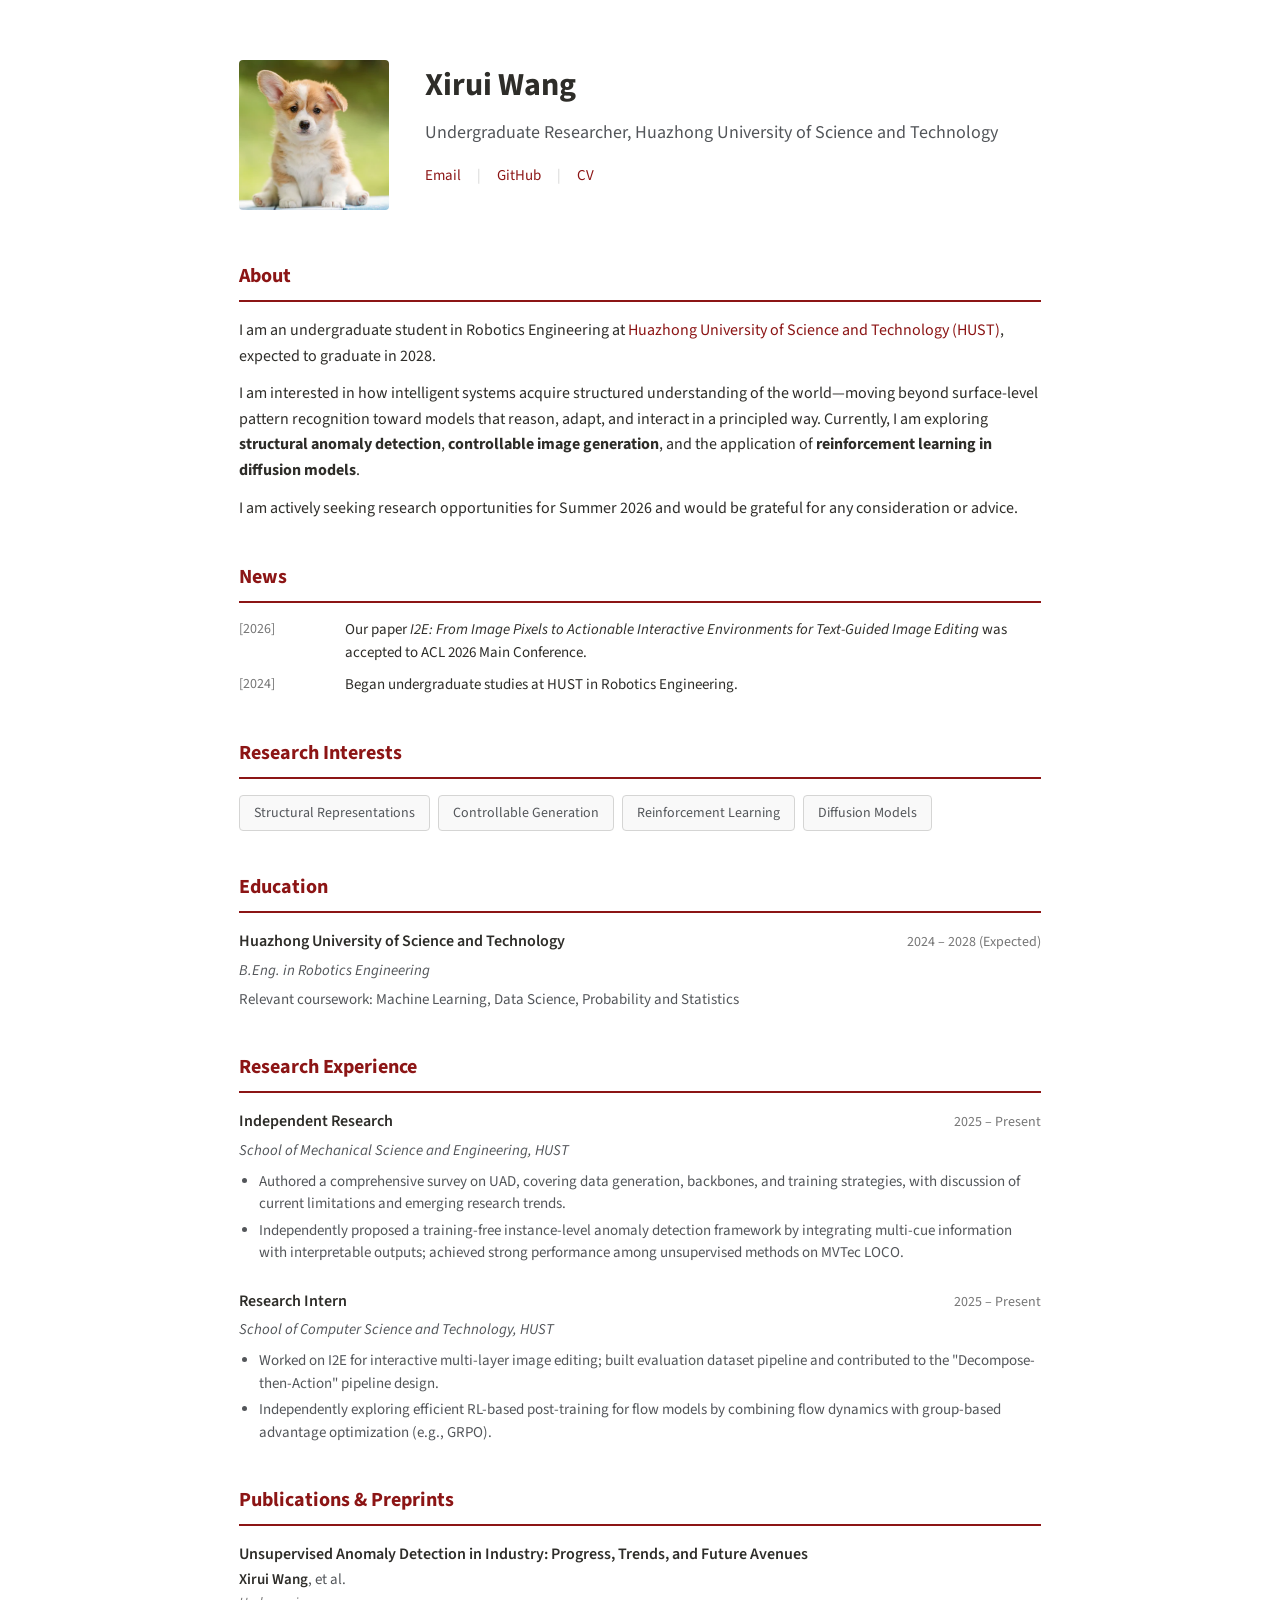
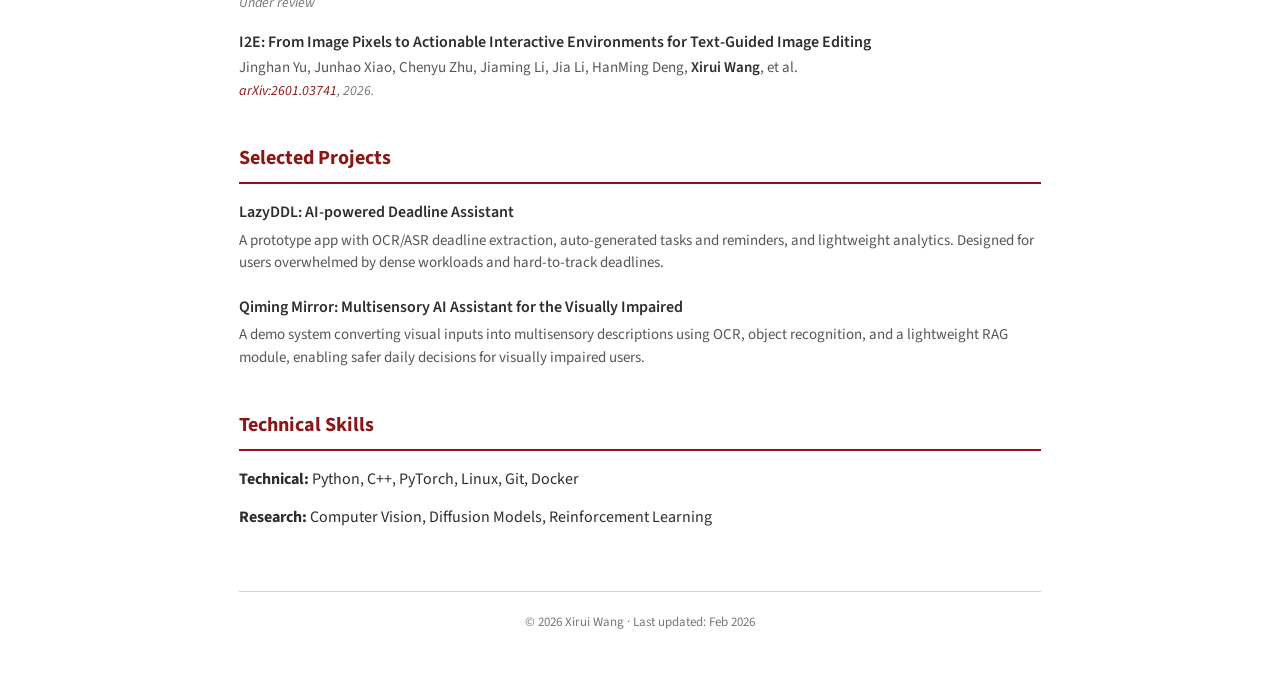
==== commit 3642337a: "Add ACL 2026 acceptance news item Update the homepage news section to announce the acceptance of the" ====
--- a/index.html
+++ b/index.html
@@ -395,6 +395,10 @@
             <h2 class="section-title">News</h2>
             <ul class="news-list">
                 <li class="news-item">
+                    <span class="news-date">[2026]</span>
+                    <span class="news-content">Our paper <em>I2E: From Image Pixels to Actionable Interactive Environments for Text-Guided Image Editing</em> was accepted to ACL 2026 Main Conference.</span>
+                </li>
+                <li class="news-item">
                     <span class="news-date">[2024]</span>
                     <span class="news-content">Began undergraduate studies at HUST in Robotics Engineering.</span>
                 </li>
